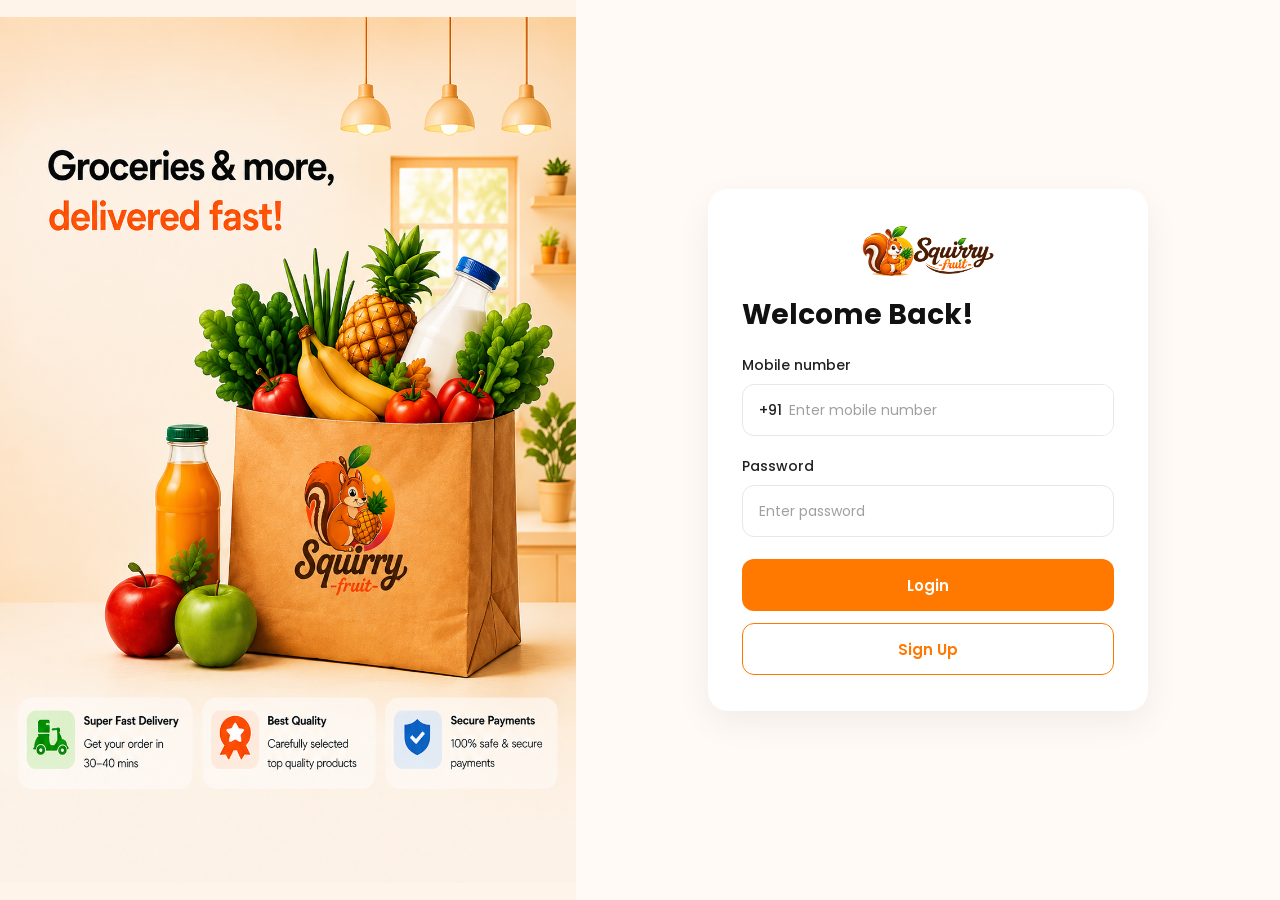
==== index.html @ fc95e798 "update signup page" ====
<!DOCTYPE html>
<html lang="en">
<head>
    <meta charset="UTF-8">

    <meta
        name="viewport"
        content="width=device-width, initial-scale=1.0"
    >

    <title>Squirry Food</title>

    <!-- Your existing CSS -->
   <link rel="stylesheet" href="./frontend/css/style.css">

    <!-- Desktop/Laptop Redirect -->
    <script>
        if (window.innerWidth >= 1025) {
            window.location.replace("./login.html");
        }
    </script>
</head>

<body>

    <!-- =====================================
         MOBILE + TABLET WELCOME SCREEN
         Visible up to 1024px
    ====================================== -->

    <main class="welcome-page">

        <div class="design-container">

            <picture>
                <img
                    src="./frontend/assets/images/home-design.jpeg"
                    alt="Squirry Food"
                    class="design-image"
                >
            </picture>

            <!-- GET STARTED -->
            <a
                href="./login.html"
                class="get-started-btn"
            >
                <span>Get Started</span>
                <span class="arrow">→</span>
            </a>

        </div>

    </main>


    <script src="./frontend/js/app.js"></script>

</body>
</html>
---- frontend/css/style.css ----
/* =========================================
   SQUIRRY FOOD - RESPONSIVE WELCOME PAGE
   Mobile + Tablet only
========================================= */

* {
    margin: 0;
    padding: 0;
    box-sizing: border-box;
}

html,
body {
    width: 100%;
    height: 100%;
    overflow: hidden;
    background: #ffffff;
    font-family: Arial, Helvetica, sans-serif;
}


/* =========================================
   MAIN PAGE
========================================= */

.welcome-page {
    width: 100vw;
    height: 100vh;
    height: 100dvh;

    display: flex;
    align-items: center;
    justify-content: center;

    overflow: hidden;
    background: #ffffff;
}


/* =========================================
   POSTER CONTAINER
   Original image ratio ≈ 943 x 1605
========================================= */

.design-container {
    position: relative;

    width: auto;
    height: 100dvh;

    aspect-ratio: 943 / 1605;

    max-width: 100vw;
    max-height: 100dvh;

    margin: 0 auto;

    overflow: hidden;
    background: #ffffff;
}


/* =========================================
   IMAGE
========================================= */

.design-container picture {
    display: block;
    width: 100%;
    height: 100%;
}

.design-image {
    display: block;

    width: 100%;
    height: 100%;

    object-fit: contain;
    object-position: center;

    user-select: none;
    -webkit-user-select: none;
    -webkit-user-drag: none;
}


/* =========================================
   GET STARTED BUTTON
========================================= */

.get-started-btn {
    position: absolute;

    left: 50%;
    bottom: 3.2%;

    transform: translateX(-50%);

    width: 88%;
    height: 7.5%;

    min-height: 48px;
    max-height: 58px;

    display: flex;
    align-items: center;
    justify-content: center;

    padding: 0 48px;

    background: #ff6500;
    color: #ffffff;

    border: none;
    border-radius: 17px;

    text-decoration: none;

    font-size: 17px;
    font-weight: 700;

    cursor: pointer;
    z-index: 20;

    box-shadow: 0 7px 18px rgba(255, 101, 0, 0.24);
}

.get-started-btn:hover {
    background: #ef5f00;
    color: #ffffff;
}

.get-started-btn:visited {
    color: #ffffff;
}


/* Arrow */

.get-started-btn .arrow {
    position: absolute;

    right: 6%;
    top: 50%;

    transform: translateY(-50%);

    font-size: 25px;
    font-weight: 400;
}


/* =========================================
   MOBILE PORTRAIT
   0px - 479px
========================================= */

@media screen and (max-width: 479px) and (orientation: portrait) {

    .design-container {
        width: 100vw;
        height: auto;

        aspect-ratio: 943 / 1605;

        max-height: 100dvh;
    }

    .design-image {
        width: 100%;
        height: 100%;
        object-fit: contain;
    }

    .get-started-btn {
        width: 86%;
        height: 50px;

        min-height: 46px;

        bottom: 3.2%;

        font-size: 16px;

        border-radius: 16px;
    }

    .get-started-btn .arrow {
        right: 6%;
        font-size: 23px;
    }
}


/* =========================================
   TALL / NARROW MOBILE
========================================= */

@media screen and (max-width: 360px) and (orientation: portrait) {

    .welcome-page {
        align-items: center;
    }

    .design-container {
        width: 100vw;
        height: auto;
    }

    .get-started-btn {
        width: 87%;
        height: 46px;

        bottom: 3%;

        font-size: 15px;

        border-radius: 15px;
    }

    .get-started-btn .arrow {
        font-size: 21px;
    }
}


/* =========================================
   TABLET PORTRAIT
   480px - 1024px
========================================= */

@media screen and (min-width: 480px) and (max-width: 1024px)
and (orientation: portrait) {

    .design-container {
        height: 100dvh;
        width: auto;

        aspect-ratio: 943 / 1605;
    }

    .get-started-btn {
        width: 84%;
        height: 56px;

        bottom: 3.2%;

        font-size: 18px;
    }

    .get-started-btn .arrow {
        font-size: 26px;
    }
}


/* =========================================
   TABLET / MOBILE LANDSCAPE
========================================= */

@media screen and (max-width: 1024px)
and (orientation: landscape) {

    .welcome-page {
        align-items: center;
        justify-content: center;
    }

    .design-container {
        height: 100dvh;
        width: auto;

        aspect-ratio: 943 / 1605;

        max-width: 100vw;
    }

    .design-image {
        width: 100%;
        height: 100%;

        object-fit: contain;
    }

    .get-started-btn {
        width: 84%;
        height: 48px;

        bottom: 3%;

        font-size: 15px;

        border-radius: 15px;
    }

    .get-started-btn .arrow {
        right: 6%;
        font-size: 22px;
    }
}


/* =========================================
   1025px+
   Welcome page hidden.
   index.html redirects to login.html
========================================= */

@media screen and (min-width: 1025px) {

    .welcome-page {
        display: none !important;
    }
}
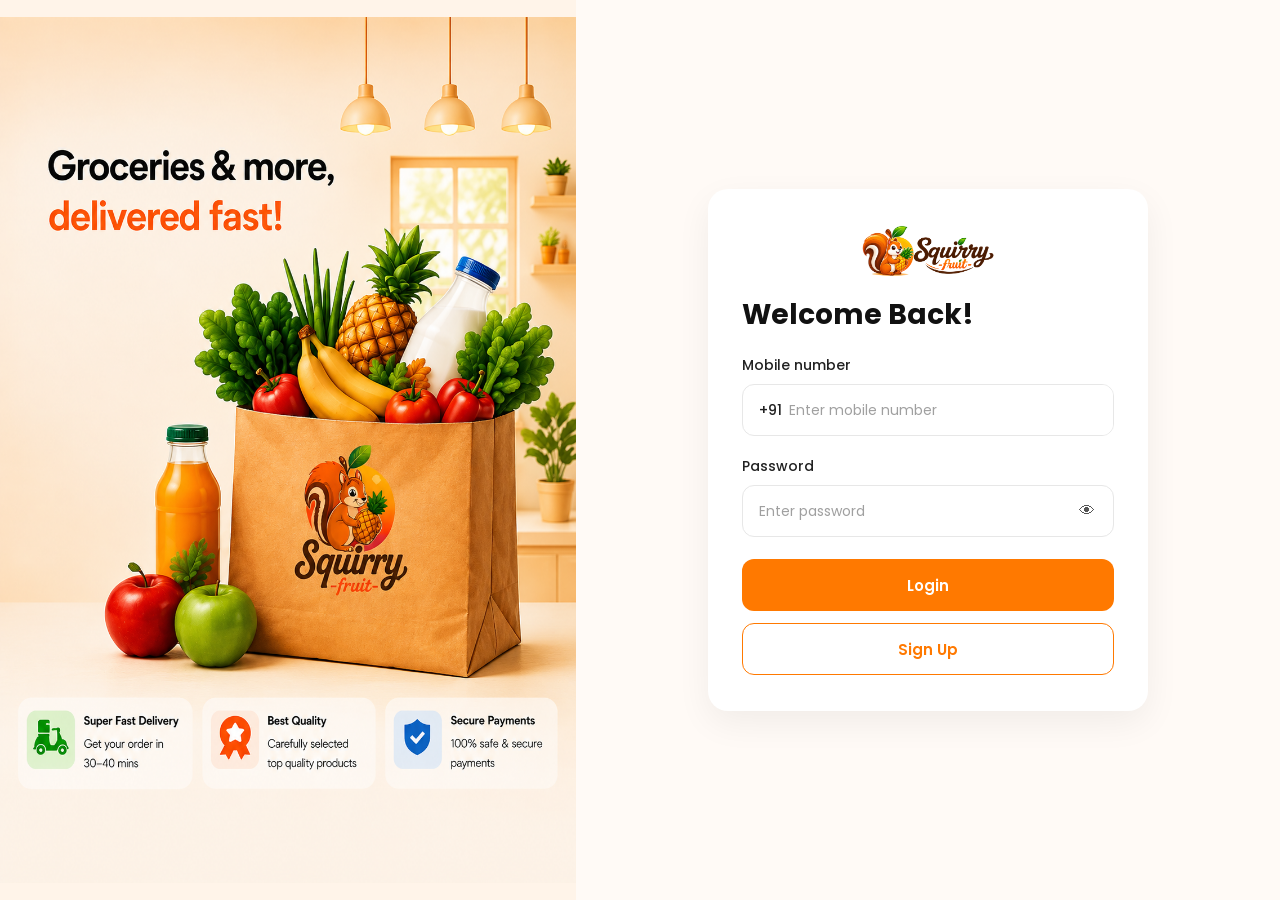
==== commit f5e6cab1: "Fix profile page navigation" ====
--- a/index.html
+++ b/index.html
@@ -13,19 +13,19 @@
     <!-- Your existing CSS -->
    <link rel="stylesheet" href="./frontend/css/style.css">
 
-    <!-- Desktop/Laptop Redirect -->
-    <script>
-        if (window.innerWidth >= 1025) {
-            window.location.replace("./login.html");
-        }
-    </script>
 </head>
 
 <body>
 
+    <script>
+        if (window.matchMedia('(min-width: 768px)').matches) {
+            window.location.replace('./login.html');
+        }
+    </script>
+
     <!-- =====================================
          MOBILE + TABLET WELCOME SCREEN
-         Visible up to 1024px
+         Responsive across mobile, tablet, and desktop
     ====================================== -->
 
     <main class="welcome-page">
--- a/frontend/css/style.css
+++ b/frontend/css/style.css
@@ -1,6 +1,6 @@
 /* =========================================
    SQUIRRY FOOD - RESPONSIVE WELCOME PAGE
-   Mobile + Tablet only
+   Mobile, tablet, and desktop
 ========================================= */
 
 * {
@@ -12,7 +12,7 @@
 html,
 body {
     width: 100%;
-    height: 100%;
+    min-height: 100%;
     overflow: hidden;
     background: #ffffff;
     font-family: Arial, Helvetica, sans-serif;
@@ -24,7 +24,7 @@
 ========================================= */
 
 .welcome-page {
-    width: 100vw;
+    width: 100%;
     height: 100vh;
     height: 100dvh;
 
@@ -45,13 +45,10 @@
 .design-container {
     position: relative;
 
-    width: auto;
-    height: 100dvh;
-
-    aspect-ratio: 943 / 1605;
-
-    max-width: 100vw;
-    max-height: 100dvh;
+    /* Preserve the artwork's portrait ratio while fitting either dimension. */
+    width: min(100vw, 58.63dvh);
+    height: min(100dvh, 170.56vw);
+    aspect-ratio: 941 / 1605;
 
     margin: 0 auto;
 
@@ -151,165 +148,35 @@
 }
 
 
-/* =========================================
-   MOBILE PORTRAIT
-   0px - 479px
-========================================= */
+@media screen and (max-width: 479px) {
+    .get-started-btn { width: 86%; height: 50px; min-height: 46px; font-size: 16px; border-radius: 16px; }
+    .get-started-btn .arrow { font-size: 23px; }
+}
 
-@media screen and (max-width: 479px) and (orientation: portrait) {
+@media screen and (min-width: 480px) and (max-width: 1024px) {
+    .get-started-btn { width: 84%; height: 56px; font-size: 18px; }
+    .get-started-btn .arrow { font-size: 26px; }
+}
 
-    .design-container {
-        width: 100vw;
-        height: auto;
-
-        aspect-ratio: 943 / 1605;
-
-        max-height: 100dvh;
-    }
-
-    .design-image {
-        width: 100%;
-        height: 100%;
-        object-fit: contain;
-    }
-
-    .get-started-btn {
-        width: 86%;
-        height: 50px;
-
-        min-height: 46px;
-
-        bottom: 3.2%;
-
-        font-size: 16px;
-
-        border-radius: 16px;
-    }
-
-    .get-started-btn .arrow {
-        right: 6%;
-        font-size: 23px;
-    }
+@media screen and (max-height: 560px) {
+    .get-started-btn { height: 46px; min-height: 44px; font-size: 15px; border-radius: 14px; }
+    .get-started-btn .arrow { font-size: 21px; }
 }
 
 
-/* =========================================
-   TALL / NARROW MOBILE
-========================================= */
-
-@media screen and (max-width: 360px) and (orientation: portrait) {
-
-    .welcome-page {
-        align-items: center;
-    }
+/* Keep the portrait welcome artwork crisp and comfortably sized on wide screens. */
+@media screen and (min-width: 1025px) {
+    .welcome-page { padding: 24px; }
 
     .design-container {
-        width: 100vw;
-        height: auto;
-    }
-
-    .get-started-btn {
-        width: 87%;
-        height: 46px;
-
-        bottom: 3%;
-
-        font-size: 15px;
-
-        border-radius: 15px;
-    }
-
-    .get-started-btn .arrow {
-        font-size: 21px;
-    }
-}
-
-
-/* =========================================
-   TABLET PORTRAIT
-   480px - 1024px
-========================================= */
-
-@media screen and (min-width: 480px) and (max-width: 1024px)
-and (orientation: portrait) {
-
-    .design-container {
-        height: 100dvh;
-        width: auto;
-
-        aspect-ratio: 943 / 1605;
+        width: min(56.5dvh, 560px);
+        height: min(96dvh, 955px);
     }
 
     .get-started-btn {
         width: 84%;
-        height: 56px;
-
-        bottom: 3.2%;
-
+        max-width: 470px;
+        height: 58px;
         font-size: 18px;
     }
-
-    .get-started-btn .arrow {
-        font-size: 26px;
-    }
 }
-
-
-/* =========================================
-   TABLET / MOBILE LANDSCAPE
-========================================= */
-
-@media screen and (max-width: 1024px)
-and (orientation: landscape) {
-
-    .welcome-page {
-        align-items: center;
-        justify-content: center;
-    }
-
-    .design-container {
-        height: 100dvh;
-        width: auto;
-
-        aspect-ratio: 943 / 1605;
-
-        max-width: 100vw;
-    }
-
-    .design-image {
-        width: 100%;
-        height: 100%;
-
-        object-fit: contain;
-    }
-
-    .get-started-btn {
-        width: 84%;
-        height: 48px;
-
-        bottom: 3%;
-
-        font-size: 15px;
-
-        border-radius: 15px;
-    }
-
-    .get-started-btn .arrow {
-        right: 6%;
-        font-size: 22px;
-    }
-}
-
-
-/* =========================================
-   1025px+
-   Welcome page hidden.
-   index.html redirects to login.html
-========================================= */
-
-@media screen and (min-width: 1025px) {
-
-    .welcome-page {
-        display: none !important;
-    }
-}
